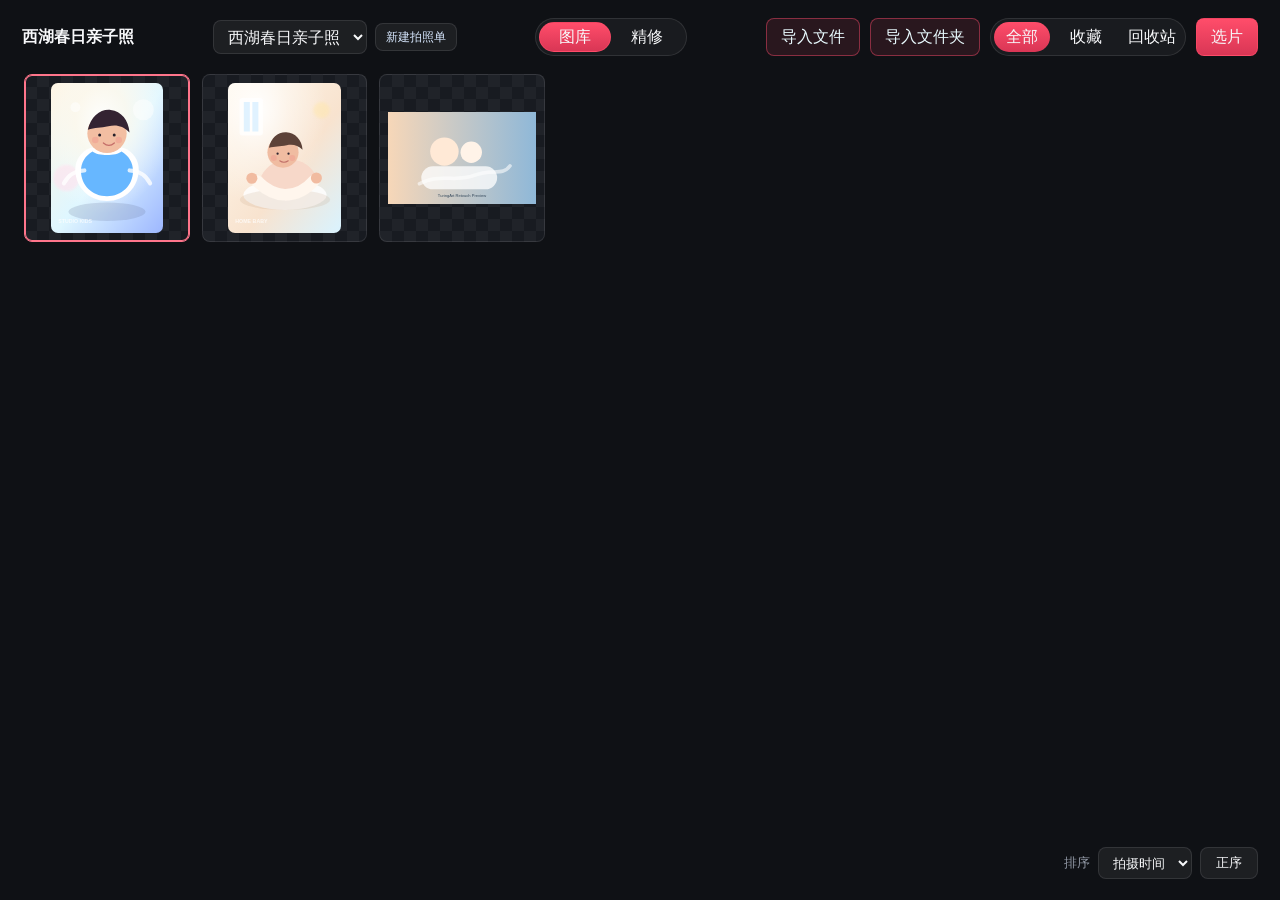
==== index.html @ cc8848e2 "Deploy TuringArt pickup prototype" ====
<!doctype html>
<html lang="zh-CN">
  <head>
    <meta charset="UTF-8" />
    <meta name="viewport" content="width=device-width, initial-scale=1.0" />
    <title>TuringArt 拍照单精修幻灯片原型</title>
    <link rel="stylesheet" href="./styles.css?v=20260526-share" />
  </head>
  <body>
    <main class="app" id="app">
      <section class="product-shell view is-active" id="galleryView" aria-label="图库页">
        <aside class="sidebar">
          <div class="brand">
            <img src="https://tuling.c360dn.com/assets/images/logo.png" alt="TuringArt" />
            <span>照片工作台</span>
          </div>
          <section class="project-panel" aria-label="拍照单项目">
            <div class="panel-title compact">
              <span>拍照单项目</span>
              <button class="text-button create-project" type="button">新建</button>
            </div>
            <div class="project-list" aria-label="项目列表"></div>
          </section>
          <details class="more-menu">
            <summary>更多</summary>
            <button type="button" data-filter="favorite">已收藏</button>
            <button type="button" data-filter="trash">回收站</button>
            <button type="button">导出记录</button>
          </details>
          <div class="upload-box">
            <strong>照片文件夹</strong>
            <span id="folderName">使用内置样片</span>
            <label class="file-picker">
              替换照片文件夹
              <input id="hiddenFolderPicker" type="file" accept="image/*,video/*" webkitdirectory multiple />
            </label>
          </div>
        </aside>

        <section class="workspace">
          <header class="toolbar">
            <div>
              <p class="crumb">订单 / TA-0524 / 图库</p>
              <h1 class="project-title">西湖春日亲子照</h1>
            </div>
            <div class="project-switcher">
              <select class="project-select" aria-label="切换拍照单项目"></select>
              <button class="text-button create-project" type="button">新建拍照单</button>
            </div>
            <nav class="mode-tabs" aria-label="页面切换">
              <button class="is-active" data-view-target="gallery">图库</button>
              <button data-view-target="retouch">精修</button>
            </nav>
            <div class="toolbar-actions">
              <label class="top-file-picker">
                导入文件
                <input id="filePicker" type="file" accept="image/*,video/*" multiple />
              </label>
              <label class="top-file-picker">
                导入文件夹
                <input id="folderPicker" type="file" accept="image/*,video/*" webkitdirectory multiple />
              </label>
              <div class="filter-tabs" aria-label="照片筛选">
                <button class="is-active" data-filter="all" type="button">全部</button>
                <button data-filter="favorite" type="button">收藏</button>
                <button data-filter="trash" type="button">回收站</button>
              </div>
              <button class="primary-button" id="openSelectFromGallery">选片</button>
            </div>
          </header>

          <section class="gallery-grid gallery-only" id="galleryGrid" aria-label="照片图库"></section>
          <footer class="file-sort-bar">
            <span>排序</span>
            <select class="sort-select" aria-label="图库文件排序">
              <option value="random">随机打乱</option>
              <option value="time">拍摄时间</option>
              <option value="name">文件名称</option>
              <option value="manual">手动顺序</option>
            </select>
            <button class="sort-direction" type="button">正序</button>
          </footer>
        </section>

        <aside class="inspector">
          <div class="panel">
            <h2>图库操作</h2>
            <div class="shortcut-grid">
              <span>进入选片</span><kbd>按钮</kbd>
              <span>上一张/下一张</span><kbd>← / →</kbd>
              <span>切到精修页</span><kbd>按钮</kbd>
            </div>
          </div>
          <div class="panel">
            <h2>当前订单</h2>
            <dl>
              <div><dt>照片数</dt><dd id="galleryTotal">3</dd></div>
              <div><dt>收藏</dt><dd id="galleryFavorites">0</dd></div>
              <div><dt>状态</dt><dd>待选片</dd></div>
            </dl>
          </div>
        </aside>
      </section>

      <section class="product-shell retouch-page view" id="retouchView" aria-label="拍照单精修页">
        <aside class="sidebar">
          <div class="brand">
            <img src="https://tuling.c360dn.com/assets/images/logo.png" alt="TuringArt" />
            <span>照片工作台</span>
          </div>
          <section class="project-panel" aria-label="拍照单项目">
            <div class="panel-title compact">
              <span>拍照单项目</span>
              <button class="text-button create-project" type="button">新建</button>
            </div>
            <div class="project-list" aria-label="项目列表"></div>
          </section>
          <details class="more-menu">
            <summary>更多</summary>
            <button type="button" data-filter="favorite">已收藏</button>
            <button type="button" data-filter="trash">回收站</button>
            <button type="button">导出记录</button>
          </details>
          <div class="upload-box">
            <strong>照片文件夹</strong>
            <span id="retouchFolderName">使用内置样片</span>
            <label class="file-picker">
              替换照片文件夹
              <input id="hiddenRetouchFolderPicker" type="file" accept="image/*,video/*" webkitdirectory multiple />
            </label>
          </div>
        </aside>

        <section class="workspace">
          <header class="toolbar">
            <div>
              <p class="crumb">订单 / TA-0524 / 单精修</p>
              <h1 class="project-title">西湖春日亲子照</h1>
            </div>
            <div class="project-switcher">
              <select class="project-select" aria-label="切换拍照单项目"></select>
              <button class="text-button create-project" type="button">新建拍照单</button>
            </div>
            <nav class="mode-tabs" aria-label="页面切换">
              <button data-view-target="gallery">图库</button>
              <button class="is-active" data-view-target="retouch">精修</button>
            </nav>
            <div class="toolbar-actions">
              <label class="top-file-picker">
                导入文件
                <input id="retouchFilePicker" type="file" accept="image/*,video/*" multiple />
              </label>
              <label class="top-file-picker">
                导入文件夹
                <input id="retouchFolderPicker" type="file" accept="image/*,video/*" webkitdirectory multiple />
              </label>
              <button class="primary-button" id="openSelectFromRetouch">选片</button>
            </div>
          </header>

          <section class="hero-photo">
            <button class="edge-button left" id="retouchPrev" aria-label="上一张">‹</button>
            <figure>
              <div class="retouch-canvas">
                <img id="retouchImage" alt="当前精修照片" />
              </div>
              <figcaption>
                <span id="retouchCount">1 / 1</span>
                <strong id="retouchTitle">客户预览</strong>
              </figcaption>
            </figure>
            <button class="edge-button right" id="retouchNext" aria-label="下一张">›</button>
          </section>

          <section class="thumb-strip" id="thumbStrip" aria-label="照片缩略图"></section>
          <footer class="file-sort-bar">
            <span>排序</span>
            <select class="sort-select" aria-label="精修文件排序">
              <option value="random">随机打乱</option>
              <option value="time">拍摄时间</option>
              <option value="name">文件名称</option>
              <option value="manual">手动顺序</option>
            </select>
            <button class="sort-direction" type="button">正序</button>
          </footer>
        </section>

        <aside class="inspector">
          <div class="panel">
            <h2>影调</h2>
            <div class="tone-controls">
              <label>
                <span>曝光 <b>+0.35</b></span>
                <input type="range" min="-100" max="100" value="35" />
              </label>
              <label>
                <span>对比 <b>+12</b></span>
                <input type="range" min="-100" max="100" value="12" />
              </label>
              <label>
                <span>高光 <b>-18</b></span>
                <input type="range" min="-100" max="100" value="-18" />
              </label>
              <label>
                <span>阴影 <b>+24</b></span>
                <input type="range" min="-100" max="100" value="24" />
              </label>
            </div>
          </div>
          <div class="panel">
            <h2>色彩</h2>
            <div class="tone-controls">
              <label>
                <span>色温 <b>5400K</b></span>
                <input type="range" min="2800" max="7600" value="5400" />
              </label>
              <label>
                <span>色调 <b>+6</b></span>
                <input type="range" min="-100" max="100" value="6" />
              </label>
              <label>
                <span>自然饱和 <b>+18</b></span>
                <input type="range" min="-100" max="100" value="18" />
              </label>
              <label>
                <span>肤色保护 <b>82%</b></span>
                <input type="range" min="0" max="100" value="82" />
              </label>
            </div>
          </div>
        </aside>
      </section>

      <section class="slideshow view" id="slideshowView" aria-label="幻灯片播放页">
        <img class="slide-image" id="slideImage" alt="幻灯片照片" />
        <video class="slide-image slide-video" id="slideVideo" muted loop playsinline></video>
        <div class="slide-title-group" id="slideTitleGroup">
          <h2 class="slide-cover-title" id="slideCoverTitle">兰兰宝贝顺利平安</h2>
          <p class="slide-subtitle" id="slideSubtitle">2026年05月25日</p>
        </div>
        <div class="slide-vignette" aria-hidden="true"></div>

        <header class="floating-bar slide-top">
          <button class="round-button" id="exitSlideshow" aria-label="退出幻灯片">×</button>
          <span id="slideCounter">1 / 1</span>
          <button class="round-button" id="enterSelect" aria-label="进入选片">↵</button>
        </header>

        <section class="slide-settings" id="slideSettings">
          <label>
            <span>音乐</span>
            <select id="musicSelect">
              <option value="./assets/music/段奥娟 - 陪我长大.mp3" selected>段奥娟 - 陪我长大</option>
              <option value="./assets/music/赵雷 - 我记得.mp3">赵雷 - 我记得</option>
              <option value="./assets/music/Origami2.m4a">Origami2</option>
              <option value="./assets/music/Flipup.m4a">Flipup</option>
              <option value="./assets/music/SlidingPanels.m4a">SlidingPanels</option>
              <option value="./assets/music/KenBurns.m4a">KenBurns</option>
              <option value="./assets/music/VintagePrints.m4a">VintagePrints</option>
              <option value="./assets/music/Reflections.m4a">Reflections</option>
              <option value="none">无音乐</option>
              <option value="custom">选择本地音乐</option>
            </select>
          </label>
          <label class="music-file" id="musicFileWrap">
            <span>本地音乐</span>
            <input id="musicFile" type="file" accept="audio/*" />
          </label>
          <label>
            <span>转场</span>
            <select id="transitionSelect">
              <option value="dissolve">溶解</option>
              <option value="kenburns">Ken Burns</option>
              <option value="slide">推入</option>
              <option value="zoom">缩放</option>
            </select>
          </label>
          <label>
            <span>速度</span>
            <input id="speedRange" type="range" min="2" max="8" step="1" value="4" />
          </label>
          <label class="slide-title-field">
            <span>封面标题</span>
            <input id="slideTitleInput" type="text" value="兰兰宝贝顺利平安" />
          </label>
        </section>

        <footer class="floating-bar slide-bottom">
          <button class="round-button" id="slidePrev">‹</button>
          <button class="play-button" id="slidePlayPause">暂停</button>
          <button class="round-button" id="slideNext">›</button>
        </footer>
      </section>

      <section class="select-view view" id="selectView" aria-label="选片页">
        <aside class="select-sidebar" id="selectSidebar" aria-label="选片侧边栏">
          <div class="brand">
            <img src="https://tuling.c360dn.com/assets/images/logo.png" alt="TuringArt" />
            <span>选片</span>
          </div>
          <section class="select-side-section">
            <strong>当前项目</strong>
            <span id="selectProjectName">西湖春日亲子照</span>
          </section>
          <section class="select-side-section">
            <strong>项目</strong>
            <div class="project-list select-project-list" id="selectProjectList" aria-label="选片项目列表"></div>
          </section>
          <section class="select-side-section">
            <strong>查看</strong>
            <div class="select-filter-tabs" aria-label="选片照片筛选">
              <button class="is-active" data-select-filter="all" type="button">全部</button>
              <button data-select-filter="favorite" type="button">收藏</button>
              <button data-select-filter="trash" type="button">回收站</button>
            </div>
            <dl>
              <div><dt>当前</dt><dd id="selectSideCounter">1 / 1</dd></div>
              <div><dt>收藏</dt><dd id="selectSideFavorites">0</dd></div>
              <div><dt>回收站</dt><dd id="selectSideTrash">0</dd></div>
            </dl>
          </section>
        </aside>
        <section class="select-grid" id="selectGrid" aria-label="选片照片列表"></section>
        <footer class="select-file-bar file-sort-bar">
          <span>排序</span>
          <select class="sort-select" aria-label="选片文件排序">
            <option value="random">随机打乱</option>
            <option value="time">拍摄时间</option>
            <option value="name">文件名称</option>
            <option value="manual">手动顺序</option>
          </select>
          <button class="sort-direction" type="button">正序</button>
          <button class="move-file" data-move="-1" type="button">上移</button>
          <button class="move-file" data-move="1" type="button">下移</button>
        </footer>
        <img class="select-image" id="selectImage" alt="选片照片" />
        <video class="select-image select-video" id="selectVideo" muted loop playsinline controls></video>
        <header class="floating-bar select-top">
          <button class="round-button" id="backToRetouch" aria-label="返回精修页">×</button>
          <span class="select-counter" id="selectCounter">1 / 1</span>
          <div class="selection-actions">
            <button class="play-button" id="openSlideshowFromSelect">播放</button>
            <button class="round-button" id="favoriteToggle" aria-label="收藏">♡</button>
            <button class="round-button danger" id="deletePhoto" aria-label="删除">⌫</button>
          </div>
        </header>
        <button class="edge-button left select-edge" id="selectPrev" aria-label="上一张">‹</button>
        <button class="edge-button right select-edge" id="selectNext" aria-label="下一张">›</button>
        <div class="shortcut-help">
          <button class="help-trigger" type="button" aria-label="快捷键">?</button>
          <div class="help-popover" role="tooltip">
            <div><span>切换选中</span><kbd>← ↑ ↓ →</kbd></div>
            <div><span>大图/列表</span><kbd>Space</kbd></div>
            <div><span>返回/退出大图</span><kbd>ESC</kbd></div>
            <div><span>收藏</span><kbd>F</kbd></div>
            <div><span>删除/恢复</span><kbd>D / Del</kbd></div>
            <div><span>撤销</span><kbd>⌘Z</kbd></div>
            <div><span>旋转</span><kbd>L / R</kbd></div>
            <div><span>侧边栏</span><kbd>S</kbd></div>
          </div>
        </div>
      </section>

      <audio id="musicPlayer" src="./assets/music/段奥娟 - 陪我长大.mp3" loop preload="auto"></audio>
    </main>

    <script src="./app.js?v=20260526-share"></script>
  </body>
</html>
---- styles.css ----
:root {
  --bg: #0b0d10;
  --panel: #14171c;
  --panel-2: #1b2028;
  --line: rgba(255, 255, 255, 0.1);
  --ink: #f7f8fa;
  --muted: #9299a6;
  --accent: #ff4d6a;
  --accent-2: #ff758b;
  --accent-deep: #d93655;
  --danger: #ff453a;
  --radius: 8px;
}

* {
  box-sizing: border-box;
}

html,
body {
  margin: 0;
  min-height: 100%;
  overflow: hidden;
  background: var(--bg);
  color: var(--ink);
  font-family: -apple-system, BlinkMacSystemFont, "SF Pro Display", "PingFang SC",
    "Microsoft YaHei", sans-serif;
}

button,
input,
select {
  font: inherit;
}

button {
  cursor: pointer;
}

.app,
.view {
  min-height: 100vh;
}

.view {
  display: none;
}

.view.is-active {
  display: grid;
}

.product-shell {
  grid-template-columns: minmax(0, 1fr);
  background: #0f1115;
}

.retouch-page {
  grid-template-columns: minmax(0, 1fr) 300px;
}

.product-shell > .sidebar,
.product-shell > .inspector {
  display: none;
}

.retouch-page > .inspector {
  display: block;
}

.sidebar,
.inspector {
  background: rgba(20, 23, 28, 0.92);
  border-right: 1px solid var(--line);
  padding: 18px;
}

.inspector {
  border-right: 0;
  border-left: 1px solid var(--line);
}

.brand {
  display: flex;
  align-items: center;
  gap: 12px;
  height: 42px;
  font-weight: 700;
}

.brand img {
  width: 118px;
  max-height: 30px;
  object-fit: contain;
}

.side-nav,
.project-panel {
  display: grid;
  gap: 6px;
  margin-top: 30px;
}

.side-nav button,
.project-item,
.more-menu button,
.mode-tabs button,
.ghost-button,
.primary-button,
.file-picker,
.round-button,
.play-button,
.text-button {
  border: 1px solid var(--line);
  border-radius: var(--radius);
  color: var(--ink);
  background: rgba(255, 255, 255, 0.06);
}

.side-nav button,
.project-item,
.more-menu button {
  min-height: 38px;
  padding: 0 12px;
  text-align: left;
}

.side-nav .is-active,
.project-item.is-active,
.mode-tabs .is-active,
.primary-button {
  border-color: rgba(255, 77, 106, 0.62);
  background: linear-gradient(180deg, var(--accent), var(--accent-deep));
}

.panel-title.compact {
  display: flex;
  align-items: center;
  justify-content: space-between;
  gap: 10px;
  color: var(--muted);
  font-size: 13px;
}

.text-button {
  min-height: 28px;
  padding: 0 10px;
  color: #d8e8ff;
  font-size: 12px;
}

.project-list {
  display: grid;
  gap: 6px;
}

.project-item {
  display: grid;
  gap: 3px;
  padding-top: 8px;
  padding-bottom: 8px;
}

.project-item strong,
.project-item span {
  overflow: hidden;
  text-overflow: ellipsis;
  white-space: nowrap;
}

.project-item span {
  color: rgba(255, 255, 255, 0.62);
  font-size: 12px;
}

.more-menu {
  margin-top: 14px;
  border: 1px solid var(--line);
  border-radius: var(--radius);
  background: rgba(255, 255, 255, 0.035);
  overflow: hidden;
}

.more-menu summary {
  min-height: 38px;
  display: flex;
  align-items: center;
  padding: 0 12px;
  color: var(--muted);
  cursor: pointer;
}

.more-menu button {
  width: calc(100% - 12px);
  margin: 0 6px 6px;
}

.upload-box,
.panel {
  margin-top: 24px;
  padding: 16px;
  border: 1px solid var(--line);
  border-radius: var(--radius);
  background: rgba(255, 255, 255, 0.04);
}

.upload-box strong,
.upload-box span {
  display: block;
}

.upload-box span {
  margin-top: 6px;
  color: var(--muted);
  font-size: 13px;
  word-break: break-all;
}

.file-picker {
  display: grid;
  place-items: center;
  min-height: 38px;
  margin-top: 14px;
  font-size: 14px;
}

.file-picker input {
  display: none;
}

.workspace {
  display: grid;
  grid-template-rows: auto minmax(0, 1fr) auto;
  min-width: 0;
  min-height: 0;
  height: 100vh;
  padding: 18px 22px;
  gap: 16px;
}

.retouch-page .workspace {
  grid-template-rows: auto minmax(0, 1fr) 120px auto;
}

.toolbar {
  display: flex;
  align-items: center;
  justify-content: space-between;
  gap: 18px;
}

.mode-tabs {
  display: flex;
  align-items: center;
  min-height: 38px;
  padding: 3px;
  border: 1px solid var(--line);
  border-radius: 999px;
  background: rgba(255, 255, 255, 0.045);
}

.mode-tabs button {
  min-width: 72px;
  min-height: 30px;
  border-radius: 999px;
  border-color: transparent;
  background: transparent;
}

.project-switcher,
.filter-tabs {
  display: flex;
  align-items: center;
  gap: 8px;
}

.project-select,
.slide-title-field input {
  min-height: 34px;
  border: 1px solid var(--line);
  border-radius: var(--radius);
  padding: 0 10px;
  color: var(--ink);
  background: rgba(255, 255, 255, 0.06);
}

.filter-tabs {
  padding: 3px;
  border: 1px solid var(--line);
  border-radius: 999px;
  background: rgba(255, 255, 255, 0.045);
}

.filter-tabs button {
  min-height: 30px;
  min-width: 56px;
  border: 0;
  border-radius: 999px;
  color: var(--ink);
  background: transparent;
}

.filter-tabs .is-active {
  background: linear-gradient(180deg, var(--accent), var(--accent-deep));
}

.crumb {
  display: none;
  margin: 0 0 6px;
  color: var(--muted);
  font-size: 13px;
}

.toolbar h1 {
  margin: 0;
  font-size: 16px;
  font-weight: 600;
  letter-spacing: 0;
}

.top-file-picker {
  display: grid;
  place-items: center;
  min-height: 38px;
  border: 1px solid rgba(255, 77, 106, 0.45);
  border-radius: var(--radius);
  padding: 0 14px;
  color: #e9fbff;
  background: rgba(255, 77, 106, 0.11);
}

.top-file-picker input {
  display: none;
}

.toolbar-actions {
  display: flex;
  gap: 10px;
}

.ghost-button,
.primary-button {
  min-height: 38px;
  padding: 0 14px;
}

.hero-photo {
  position: relative;
  display: grid;
  grid-template: minmax(0, 1fr) / minmax(0, 1fr);
  min-height: 0;
  min-width: 0;
  border: 1px solid var(--line);
  border-radius: var(--radius);
  background:
    linear-gradient(45deg, rgba(255, 255, 255, 0.035) 25%, transparent 25% 75%, rgba(255, 255, 255, 0.035) 75%),
    linear-gradient(45deg, rgba(255, 255, 255, 0.035) 25%, transparent 25% 75%, rgba(255, 255, 255, 0.035) 75%),
    #181b21;
  background-position: 0 0, 12px 12px;
  background-size: 24px 24px;
  overflow: hidden;
}

.gallery-card {
  border: 1px solid var(--line);
  border-radius: var(--radius);
  background:
    linear-gradient(45deg, rgba(255, 255, 255, 0.035) 25%, transparent 25% 75%, rgba(255, 255, 255, 0.035) 75%),
    linear-gradient(45deg, rgba(255, 255, 255, 0.035) 25%, transparent 25% 75%, rgba(255, 255, 255, 0.035) 75%),
    #181b21;
  background-position: 0 0, 12px 12px;
  background-size: 24px 24px;
}

.gallery-grid {
  align-content: start;
  display: grid;
  grid-template-columns: repeat(auto-fill, minmax(138px, 1fr));
  gap: 12px;
  min-height: 0;
  overflow: auto;
  padding: 2px;
}

.gallery-only {
  grid-template-columns: repeat(auto-fill, minmax(150px, 1fr));
}

.gallery-card {
  display: grid;
  grid-template-rows: 150px;
  min-width: 0;
  padding: 8px;
  color: var(--ink);
  text-align: left;
}

.gallery-card.is-active {
  border-color: var(--accent-2);
  box-shadow: inset 0 0 0 1px var(--accent-2);
}

.gallery-card.is-selected {
  outline: 3px solid rgba(255, 77, 106, 0.42);
  outline-offset: 2px;
}

.gallery-card img,
.gallery-card video {
  width: 100%;
  height: 100%;
  object-fit: contain;
  transform: rotate(var(--rotation, 0deg));
}

.gallery-card span {
  display: none;
}

.hero-photo figure {
  display: grid;
  grid-template-rows: minmax(0, 1fr) auto;
  width: 100%;
  height: 100%;
  margin: 0;
  padding: 22px;
  min-height: 0;
  min-width: 0;
}

.retouch-canvas {
  display: grid;
  place-items: center;
  width: 100%;
  height: 100%;
  min-width: 0;
  min-height: 0;
  overflow: hidden;
}

.hero-photo img,
.hero-photo video {
  display: block;
  height: 100%;
  width: auto;
  min-width: 0;
  min-height: 0;
  max-width: 100%;
  max-height: 100%;
  object-fit: contain;
  object-position: center;
  transform: rotate(var(--rotation, 0deg));
}

.hero-photo figcaption {
  display: flex;
  justify-content: space-between;
  gap: 16px;
  color: var(--muted);
  padding-top: 12px;
}

.edge-button {
  position: absolute;
  top: 50%;
  z-index: 5;
  width: 46px;
  height: 72px;
  border: 0;
  border-radius: 999px;
  transform: translateY(-50%);
  color: #fff;
  background: rgba(0, 0, 0, 0.32);
  font-size: 42px;
  line-height: 1;
}

.edge-button.left {
  left: 16px;
}

.edge-button.right {
  right: 16px;
}

.thumb-strip {
  display: grid;
  grid-auto-flow: column;
  grid-auto-columns: 96px;
  gap: 10px;
  overflow-x: auto;
  padding: 8px 2px 12px;
  min-height: 0;
  align-content: start;
}

.file-sort-bar {
  display: flex;
  align-items: center;
  justify-content: flex-end;
  gap: 8px;
  min-height: 38px;
  color: var(--muted);
  font-size: 13px;
}

.sort-select,
.sort-direction {
  min-height: 32px;
  border: 1px solid var(--line);
  border-radius: var(--radius);
  padding: 0 10px;
  color: var(--ink);
  background: rgba(255, 255, 255, 0.06);
}

.sort-direction {
  min-width: 58px;
}

.thumb {
  height: 96px;
  border: 2px solid transparent;
  border-radius: var(--radius);
  padding: 0;
  overflow: hidden;
  background: #20242b;
}

.thumb.is-active {
  border-color: var(--accent-2);
}

.thumb img,
.thumb video {
  width: 100%;
  height: 100%;
  object-fit: contain;
  transform: rotate(var(--rotation, 0deg));
}

.gallery-card,
.thumb {
  position: relative;
}

.media-badge {
  position: absolute;
  right: 8px;
  bottom: 8px;
  border-radius: 999px;
  padding: 2px 7px;
  color: #fff;
  background: rgba(0, 0, 0, 0.58);
  font-size: 11px;
}

.favorite-badge {
  position: absolute;
  left: 8px;
  bottom: 8px;
  border-radius: 999px;
  padding: 2px 7px;
  color: #fff;
  background: var(--accent);
  font-size: 12px;
  line-height: 1.2;
}

.panel h2 {
  margin: 0 0 14px;
  font-size: 15px;
}

.tone-controls {
  display: grid;
  gap: 14px;
}

.tone-controls label {
  display: grid;
  gap: 7px;
}

.tone-controls span {
  display: flex;
  align-items: center;
  justify-content: space-between;
  color: var(--muted);
  font-size: 13px;
}

.tone-controls b {
  color: var(--ink);
  font-weight: 600;
}

.tone-controls input {
  width: 100%;
  accent-color: var(--accent);
}

.select-filter-tabs {
  display: grid;
  grid-template-columns: repeat(3, 1fr);
  gap: 6px;
}

.select-filter-tabs button {
  min-height: 32px;
  border: 1px solid rgba(255, 255, 255, 0.12);
  border-radius: var(--radius);
  color: var(--ink);
  background: rgba(255, 255, 255, 0.06);
}

.select-filter-tabs .is-active {
  border-color: rgba(255, 77, 106, 0.62);
  background: linear-gradient(180deg, var(--accent), var(--accent-deep));
}

dl {
  display: grid;
  gap: 12px;
  margin: 0;
}

dl div,
.shortcut-grid {
  display: grid;
  grid-template-columns: 1fr auto;
  gap: 10px;
  align-items: center;
}

dt,
.shortcut-grid span {
  color: var(--muted);
}

dd {
  margin: 0;
}

kbd {
  min-width: 38px;
  border: 1px solid var(--line);
  border-radius: 6px;
  padding: 3px 7px;
  color: #dbe7f6;
  background: #0e1116;
  text-align: center;
}

.slideshow {
  position: relative;
  display: none;
  grid-template: 1fr / 1fr;
  background: #000;
  overflow: hidden;
}

.slideshow.is-active {
  display: grid;
}

.select-view {
  position: relative;
  --select-sidebar-width: 282px;
  grid-template: 1fr / var(--select-sidebar-width) minmax(0, 1fr);
  background: #000;
  overflow: hidden;
}

.select-view.sidebar-collapsed {
  --select-sidebar-width: 0px;
}

.select-sidebar {
  grid-area: 1 / 1;
  align-self: stretch;
  width: 282px;
  position: sticky;
  top: 0;
  z-index: 9;
  height: 100vh;
  max-height: 100vh;
  overflow-y: auto;
  overscroll-behavior: contain;
  padding: 18px;
  background: rgba(16, 18, 22, 0.72);
  border-right: 1px solid rgba(255, 255, 255, 0.12);
  backdrop-filter: blur(24px);
  transition: transform 220ms ease, opacity 220ms ease;
}

.select-view.sidebar-collapsed .select-sidebar {
  transform: translateX(-100%);
  opacity: 0;
  pointer-events: none;
}

.select-side-section {
  display: grid;
  gap: 10px;
  margin-top: 22px;
  padding: 14px;
  border: 1px solid rgba(255, 255, 255, 0.11);
  border-radius: var(--radius);
  background: rgba(255, 255, 255, 0.055);
}

.select-side-section > span {
  color: var(--muted);
}

.select-grid {
  grid-area: 1 / 2;
  align-content: start;
  display: grid;
  grid-template-columns: repeat(auto-fill, minmax(150px, 1fr));
  gap: 12px;
  min-width: 0;
  min-height: 0;
  overflow: auto;
  padding: 144px 24px 28px;
}

.select-view.preview-open .select-grid {
  display: none;
}

.select-file-bar {
  position: absolute;
  left: calc(var(--select-sidebar-width) + 24px);
  right: 24px;
  top: 78px;
  z-index: 18;
  justify-content: flex-start;
  padding: 6px 10px;
  border: 1px solid rgba(255, 255, 255, 0.12);
  border-radius: 999px;
  background: rgba(20, 22, 27, 0.78);
  backdrop-filter: blur(20px);
}

.select-view.preview-open .select-file-bar {
  display: none;
}

.select-card {
  position: relative;
  display: grid;
  grid-template-rows: 150px;
  min-width: 0;
  border: 1px solid var(--line);
  border-radius: var(--radius);
  padding: 8px;
  background: #181b21;
  user-select: none;
}

.select-card[draggable="true"] {
  cursor: grab;
}

.select-card[draggable="true"]:active {
  cursor: grabbing;
}

.select-card.is-dragging {
  opacity: 0.42;
}

.select-card.is-drop-target {
  border-color: var(--accent);
  box-shadow: inset 0 0 0 2px var(--accent);
}

.drag-handle {
  position: absolute;
  left: 8px;
  top: 8px;
  z-index: 2;
  display: grid;
  place-items: center;
  width: 28px;
  height: 28px;
  border-radius: 999px;
  color: rgba(255, 255, 255, 0.92);
  background: rgba(0, 0, 0, 0.52);
  font-size: 13px;
  line-height: 1;
}

.select-card.is-active {
  border-color: var(--accent-2);
  box-shadow: inset 0 0 0 1px var(--accent-2);
}

.select-card.is-selected {
  outline: 3px solid rgba(255, 77, 106, 0.42);
  outline-offset: 2px;
}

.select-card img,
.select-card video {
  width: 100%;
  height: 100%;
  object-fit: contain;
  transform: rotate(var(--rotation, 0deg));
}

.move-file {
  min-height: 32px;
  border: 1px solid var(--line);
  border-radius: var(--radius);
  padding: 0 10px;
  color: var(--ink);
  background: rgba(255, 255, 255, 0.06);
}

.slide-image,
.select-image {
  place-self: center;
  width: auto;
  height: auto;
  max-width: 100vw;
  max-height: 100vh;
  object-fit: contain;
  object-position: center;
  transform: rotate(var(--rotation, 0deg));
  transition: opacity 420ms ease, transform 700ms ease;
}

.slide-image {
  grid-area: 1 / 1;
}

.slide-title-group {
  grid-area: 1 / 1;
  place-self: center;
  z-index: 2;
  max-width: min(980px, calc(100vw - 48px));
  display: grid;
  gap: 14px;
  justify-items: center;
  margin: 0 24px;
  text-align: center;
  pointer-events: none;
  opacity: 1;
  transform: translateX(0) scale(1);
  transition: opacity 520ms ease, transform 520ms ease;
}

.slide-title-group.is-hiding {
  opacity: 0;
}

.slideshow[data-transition="kenburns"] .slide-title-group.is-hiding,
.slideshow[data-transition="zoom"] .slide-title-group.is-hiding {
  transform: scale(1.06);
}

.slideshow[data-transition="slide"] .slide-title-group.is-hiding {
  transform: translateX(-42px);
}

.slide-cover-title {
  margin: 0;
  color: #fff;
  font-size: clamp(34px, 5vw, 72px);
  line-height: 1.08;
  letter-spacing: 0;
  text-shadow: 0 8px 28px rgba(0, 0, 0, 0.72);
}

.slide-subtitle {
  margin: 0;
  color: rgba(255, 255, 255, 0.86);
  font-size: clamp(16px, 1.9vw, 26px);
  line-height: 1.2;
  text-shadow: 0 6px 20px rgba(0, 0, 0, 0.68);
}

.select-image {
  grid-area: 1 / 2;
  max-width: calc(100vw - var(--select-sidebar-width));
}

.select-image[hidden] {
  display: none;
}

.slide-image.is-changing {
  opacity: 0;
}

.slideshow[data-transition="kenburns"] .slide-image {
  animation: kenburns 7s ease-in-out infinite alternate;
}

.slideshow[data-transition="slide"] .slide-image.is-entering {
  animation: slide-in 520ms ease both;
}

.slideshow[data-transition="zoom"] .slide-image.is-entering {
  animation: zoom-in 520ms ease both;
}

.slide-vignette {
  grid-area: 1 / 1;
  pointer-events: none;
  background:
    linear-gradient(180deg, rgba(0, 0, 0, 0.52), transparent 22%, transparent 78%, rgba(0, 0, 0, 0.55)),
    radial-gradient(circle at center, transparent 52%, rgba(0, 0, 0, 0.36));
}

.floating-bar,
.slide-settings {
  position: absolute;
  z-index: 8;
  left: 50%;
  transform: translateX(-50%);
  border: 1px solid rgba(255, 255, 255, 0.14);
  border-radius: 999px;
  background: rgba(26, 28, 32, 0.68);
  box-shadow: 0 16px 48px rgba(0, 0, 0, 0.28);
  backdrop-filter: blur(22px);
}

.slideshow .floating-bar,
.slideshow .slide-settings,
.select-view .floating-bar,
.select-view .edge-button {
  transition: opacity 220ms ease, transform 220ms ease, visibility 220ms ease;
}

.slideshow.chrome-hidden,
.select-view.chrome-hidden {
  cursor: none;
}

.slideshow.chrome-hidden .floating-bar,
.slideshow.chrome-hidden .slide-settings,
.select-view.chrome-hidden .floating-bar,
.select-view.chrome-hidden .edge-button {
  opacity: 0;
  pointer-events: none;
  visibility: hidden;
}

.select-view.chrome-hidden .select-top {
  opacity: 1;
  pointer-events: none;
  visibility: visible;
}

.select-view.chrome-hidden .select-counter,
.select-view.chrome-hidden #favoriteToggle {
  opacity: 1;
  pointer-events: auto;
  visibility: visible;
}

.select-view.chrome-hidden #backToRetouch,
.select-view.chrome-hidden #deletePhoto {
  opacity: 0;
  pointer-events: none;
  visibility: hidden;
}

.slideshow.chrome-hidden .slide-top,
.slideshow.chrome-hidden .slide-settings {
  transform: translate(-50%, -8px);
}

.slideshow.chrome-hidden .slide-bottom {
  transform: translate(-50%, 8px);
}

.select-view.chrome-hidden .select-edge.left {
  transform: translate(-10px, -50%);
}

.select-view.chrome-hidden .select-edge.right {
  transform: translate(10px, -50%);
}

.floating-bar {
  display: flex;
  align-items: center;
  gap: 12px;
  min-height: 50px;
  padding: 6px 8px;
}

.slide-top,
.select-top {
  top: 20px;
  justify-content: space-between;
  min-width: min(560px, calc(100vw - 36px));
}

.select-top {
  left: calc(var(--select-sidebar-width) + (100vw - var(--select-sidebar-width)) / 2);
  max-width: calc(100vw - var(--select-sidebar-width) - 36px);
}

.slide-bottom {
  bottom: 24px;
}

.round-button,
.play-button {
  min-width: 38px;
  height: 38px;
  padding: 0 12px;
  border-radius: 999px;
  background: rgba(255, 255, 255, 0.08);
}

.round-button {
  font-size: 24px;
}

.round-button.danger {
  color: #fff;
  background: rgba(255, 69, 58, 0.22);
}

.slide-settings {
  top: 84px;
  display: flex;
  align-items: center;
  gap: 12px;
  padding: 10px 14px;
  border-radius: 18px;
}

.slide-settings label {
  display: grid;
  gap: 4px;
  min-width: 112px;
}

.slide-title-field {
  min-width: 220px;
}

.slide-title-field input {
  width: 220px;
}

.slide-settings span {
  color: rgba(255, 255, 255, 0.62);
  font-size: 12px;
}

.slide-settings select,
.slide-settings input[type="file"] {
  max-width: 160px;
  color: #fff;
  border: 1px solid rgba(255, 255, 255, 0.15);
  border-radius: 7px;
  background: rgba(0, 0, 0, 0.28);
}

.music-file {
  display: none !important;
}

.music-file.is-visible {
  display: grid !important;
}

.selection-actions {
  display: flex;
  gap: 8px;
}

.select-edge {
  height: 84px;
}

.select-edge.left {
  left: calc(var(--select-sidebar-width) + 16px);
}

.select-image {
  padding: 0;
  transform: rotate(var(--rotation, 0deg));
}

.shortcut-help {
  position: fixed;
  left: 18px;
  bottom: 18px;
  z-index: 80;
}

.help-trigger {
  width: 34px;
  height: 34px;
  border: 1px solid rgba(255, 255, 255, 0.16);
  border-radius: 999px;
  color: #fff;
  background: rgba(26, 28, 32, 0.72);
  backdrop-filter: blur(18px);
}

.help-popover {
  position: absolute;
  left: 0;
  bottom: 44px;
  display: grid;
  gap: 8px;
  width: 230px;
  padding: 12px;
  border: 1px solid rgba(255, 255, 255, 0.14);
  border-radius: var(--radius);
  color: rgba(255, 255, 255, 0.82);
  background: rgba(20, 22, 27, 0.88);
  box-shadow: 0 18px 48px rgba(0, 0, 0, 0.32);
  opacity: 0;
  pointer-events: none;
  transform: translateY(6px);
  transition: opacity 160ms ease, transform 160ms ease;
  backdrop-filter: blur(24px);
}

.shortcut-help:hover .help-popover,
.shortcut-help:focus-within .help-popover {
  opacity: 1;
  transform: translateY(0);
}

.help-popover div {
  display: grid;
  grid-template-columns: 1fr auto;
  gap: 10px;
  align-items: center;
}

.is-favorite #favoriteToggle {
  color: #ff375f;
}

@keyframes kenburns {
  from {
    transform: scale(1);
  }
  to {
    transform: scale(1.045);
  }
}

@keyframes slide-in {
  from {
    opacity: 0;
    transform: translateX(42px);
  }
  to {
    opacity: 1;
    transform: translateX(0);
  }
}

@keyframes zoom-in {
  from {
    opacity: 0;
    transform: scale(0.94);
  }
  to {
    opacity: 1;
    transform: scale(1);
  }
}

@media (max-width: 980px) {
  body {
    overflow: auto;
  }

  .product-shell {
    grid-template-columns: 1fr;
  }

  .sidebar,
  .inspector {
    display: none;
  }

  .workspace {
    min-height: 100vh;
  }

  .gallery-layout {
    grid-template-columns: 1fr;
    grid-template-rows: minmax(320px, 1fr) auto;
  }

  .toolbar {
    align-items: flex-start;
    flex-direction: column;
  }

  .slide-settings {
    left: 12px;
    right: 12px;
    transform: none;
    flex-wrap: wrap;
    border-radius: 18px;
  }

}
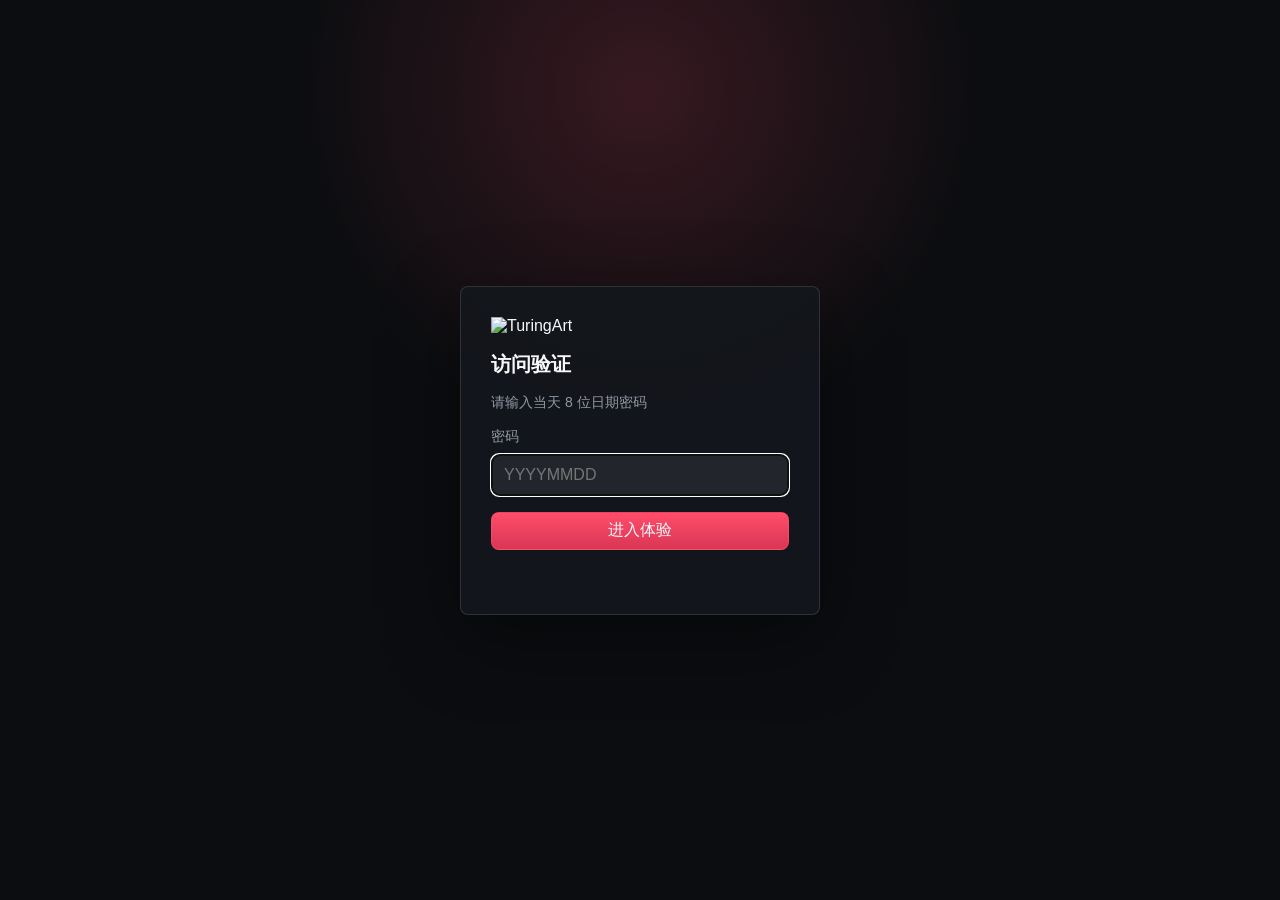
==== commit b7c26c56: "Add daily password gate" ====
--- a/index.html
+++ b/index.html
@@ -6,7 +6,20 @@
     <title>TuringArt 拍照单精修幻灯片原型</title>
     <link rel="stylesheet" href="./styles.css?v=20260526-share" />
   </head>
-  <body>
+  <body class="auth-locked">
+    <section class="auth-gate" id="authGate" aria-label="访问密码">
+      <form class="auth-card" id="authForm">
+        <img src="https://tuling.c360dn.com/assets/images/logo.png" alt="TuringArt" />
+        <h1>访问验证</h1>
+        <p>请输入当天 8 位日期密码</p>
+        <label>
+          <span>密码</span>
+          <input id="authPassword" type="password" inputmode="numeric" autocomplete="one-time-code" placeholder="YYYYMMDD" maxlength="8" />
+        </label>
+        <button class="primary-button" type="submit">进入体验</button>
+        <span class="auth-error" id="authError" role="alert"></span>
+      </form>
+    </section>
     <main class="app" id="app">
       <section class="product-shell view is-active" id="galleryView" aria-label="图库页">
         <aside class="sidebar">
@@ -364,6 +377,6 @@
       <audio id="musicPlayer" src="./assets/music/段奥娟 - 陪我长大.mp3" loop preload="auto"></audio>
     </main>
 
-    <script src="./app.js?v=20260526-share"></script>
+    <script src="./app.js?v=20260526-auth"></script>
   </body>
 </html>
--- a/styles.css
+++ b/styles.css
@@ -35,6 +35,82 @@
 
 button {
   cursor: pointer;
+}
+
+body.auth-locked .app {
+  visibility: hidden;
+}
+
+.auth-gate {
+  position: fixed;
+  inset: 0;
+  z-index: 1000;
+  display: grid;
+  place-items: center;
+  padding: 24px;
+  background:
+    radial-gradient(circle at 50% 10%, rgba(255, 77, 106, 0.18), transparent 34%),
+    #0b0d10;
+}
+
+body:not(.auth-locked) .auth-gate {
+  display: none;
+}
+
+.auth-card {
+  width: min(100%, 360px);
+  display: grid;
+  gap: 16px;
+  padding: 30px;
+  border: 1px solid rgba(255, 255, 255, 0.12);
+  border-radius: var(--radius);
+  background: rgba(20, 23, 28, 0.94);
+  box-shadow: 0 24px 80px rgba(0, 0, 0, 0.42);
+}
+
+.auth-card img {
+  width: 112px;
+  height: auto;
+}
+
+.auth-card h1,
+.auth-card p {
+  margin: 0;
+}
+
+.auth-card h1 {
+  font-size: 20px;
+  letter-spacing: 0;
+}
+
+.auth-card p,
+.auth-card span {
+  color: var(--muted);
+  font-size: 14px;
+}
+
+.auth-card label {
+  display: grid;
+  gap: 8px;
+}
+
+.auth-card input {
+  width: 100%;
+  min-height: 42px;
+  border: 1px solid var(--line);
+  border-radius: var(--radius);
+  padding: 0 12px;
+  color: var(--ink);
+  background: rgba(255, 255, 255, 0.07);
+}
+
+.auth-card .primary-button {
+  width: 100%;
+}
+
+.auth-error {
+  min-height: 18px;
+  color: var(--accent-2) !important;
 }
 
 .app,
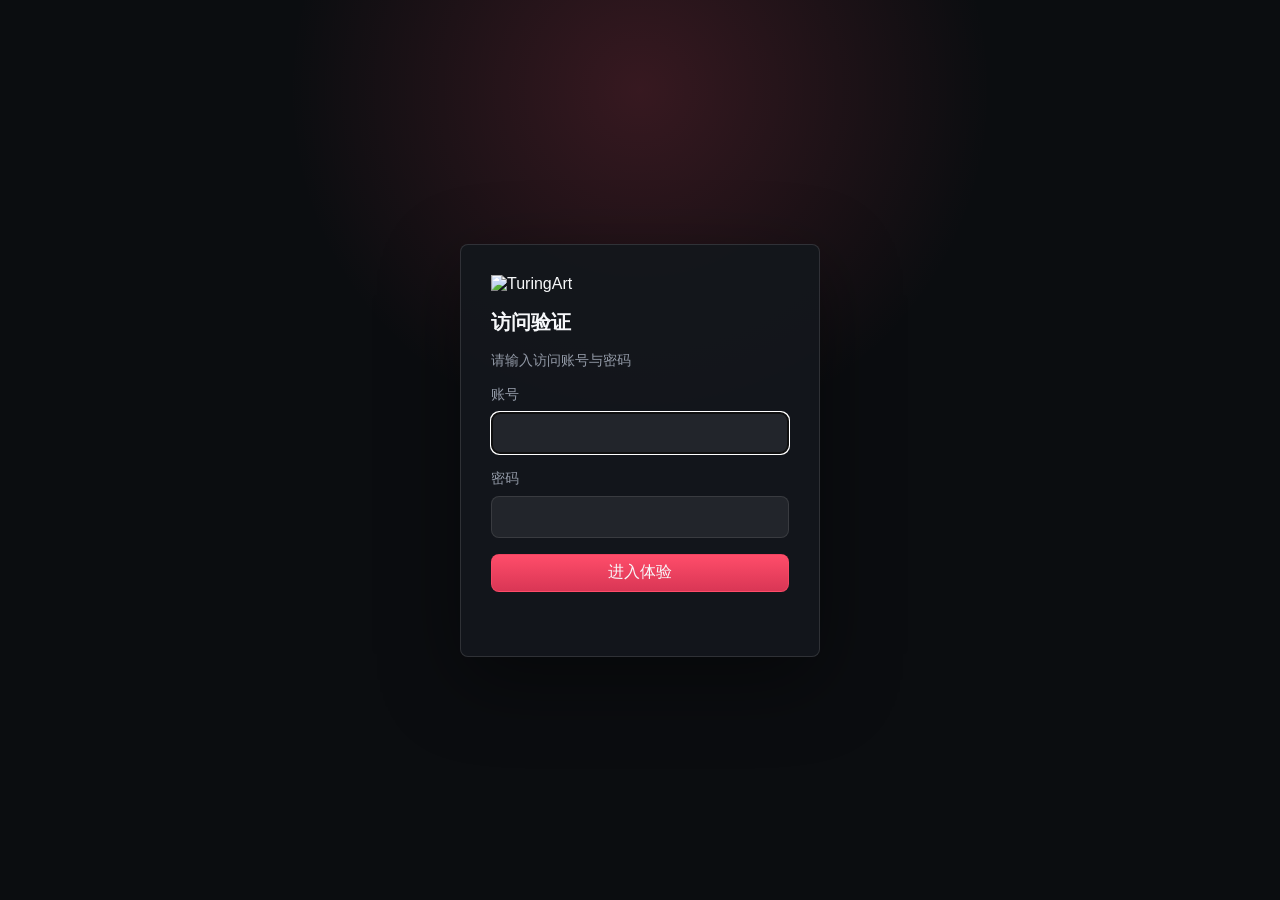
==== commit bb670796: "Require account and password for access" ====
--- a/index.html
+++ b/index.html
@@ -11,10 +11,14 @@
       <form class="auth-card" id="authForm">
         <img src="https://tuling.c360dn.com/assets/images/logo.png" alt="TuringArt" />
         <h1>访问验证</h1>
-        <p>请输入当天 8 位日期密码</p>
+        <p>请输入访问账号与密码</p>
+        <label>
+          <span>账号</span>
+          <input id="authAccount" type="text" autocomplete="username" />
+        </label>
         <label>
           <span>密码</span>
-          <input id="authPassword" type="password" inputmode="numeric" autocomplete="one-time-code" placeholder="YYYYMMDD" maxlength="8" />
+          <input id="authPassword" type="password" inputmode="numeric" autocomplete="current-password" maxlength="8" />
         </label>
         <button class="primary-button" type="submit">进入体验</button>
         <span class="auth-error" id="authError" role="alert"></span>
